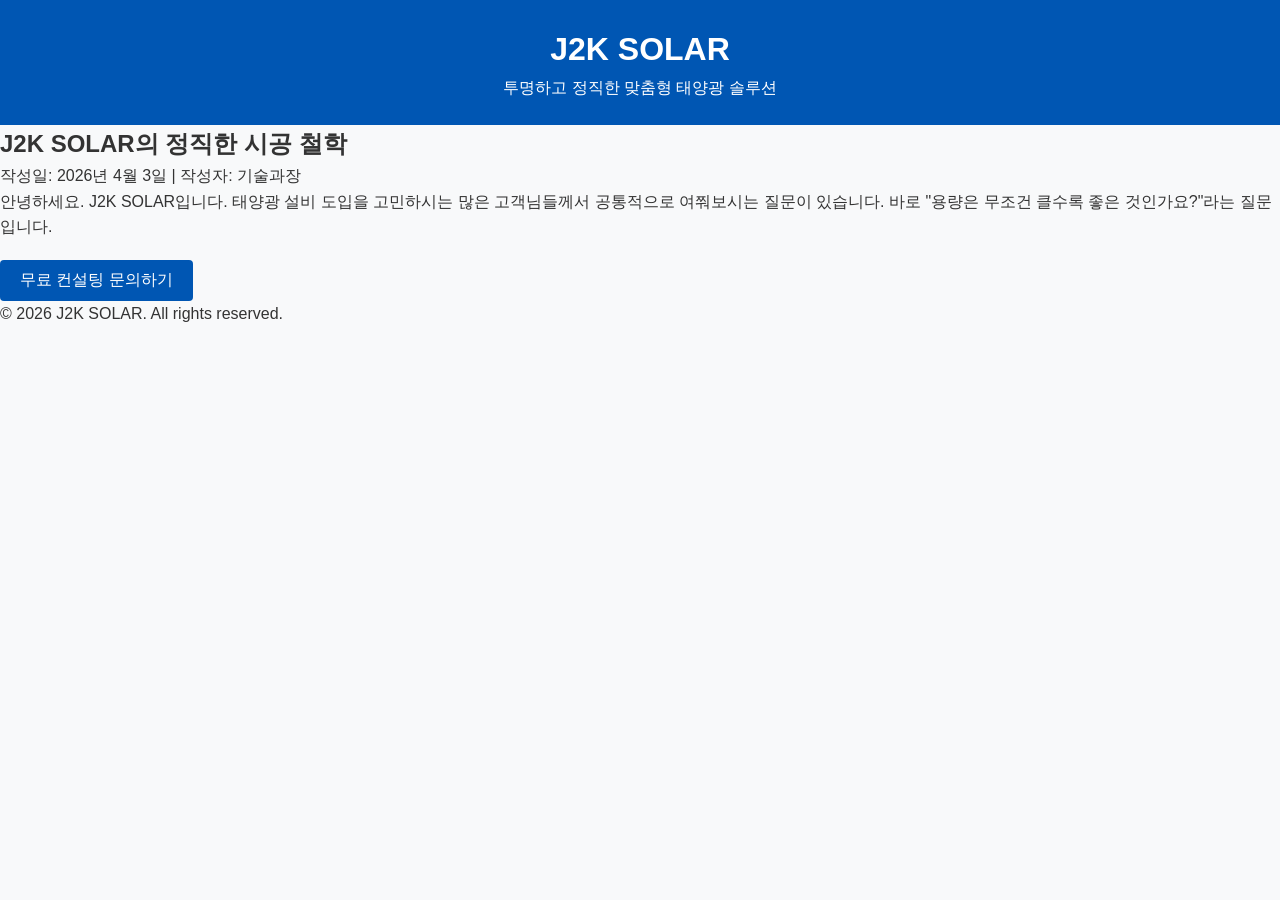
==== index.html @ 9be6ccb4 "Add files via upload" ====
<!DOCTYPE html>
<html lang="ko">
<head>
    <meta charset="UTF-8">
    <meta name="viewport" content="width=device-width, initial-scale=1.0">
    <title>J2K SOLAR | 태양광 블로그</title>
    <link rel="stylesheet" href="./css/style.css">
</head>
<body>

    <header>
        <h1>J2K SOLAR</h1>
        <p>투명하고 정직한 맞춤형 태양광 솔루션</p>
    </header>

    <div class="container">
        <article class="blog-post">
            <h2 class="post-title">J2K SOLAR의 정직한 시공 철학</h2>
            <div class="post-meta">
                <span>작성일: 2026년 4월 3일</span> | <span>작성자: 기술과장</span>
            </div>

            <div class="post-content">
                <p>안녕하세요. J2K SOLAR입니다. 태양광 설비 도입을 고민하시는 많은 고객님들께서 공통적으로 여쭤보시는 질문이 있습니다. 바로 "용량은 무조건 클수록 좋은 것인가요?"라는 질문입니다.</p>
                <button id="inquiry-btn">무료 컨설팅 문의하기</button>
            </div>
        </article>
    </div>

    <footer>
        <p>&copy; 2026 J2K SOLAR. All rights reserved.</p>
    </footer>

    <script src="./js/script.js"></script>
</body>
</html>
---- css/style.css ----
/* 기본 리셋 및 폰트 설정 */
* {
    margin: 0;
    padding: 0;
    box-sizing: border-box;
    font-family: 'Pretendard', sans-serif;
}

body {
    background-color: #f8f9fa;
    color: #333;
    line-height: 1.6;
}

header {
    background-color: #0056b3;
    color: white;
    padding: 1.5rem 0;
    text-align: center;
}

/* ... 나머지 기존 CSS 코드 동일하게 붙여넣기 ... */

/* 새로 추가된 버튼 스타일 */
#inquiry-btn {
    margin-top: 20px;
    padding: 10px 20px;
    background-color: #0056b3;
    color: white;
    border: none;
    border-radius: 4px;
    cursor: pointer;
    font-size: 1rem;
}

#inquiry-btn:hover {
    background-color: #004494;
}
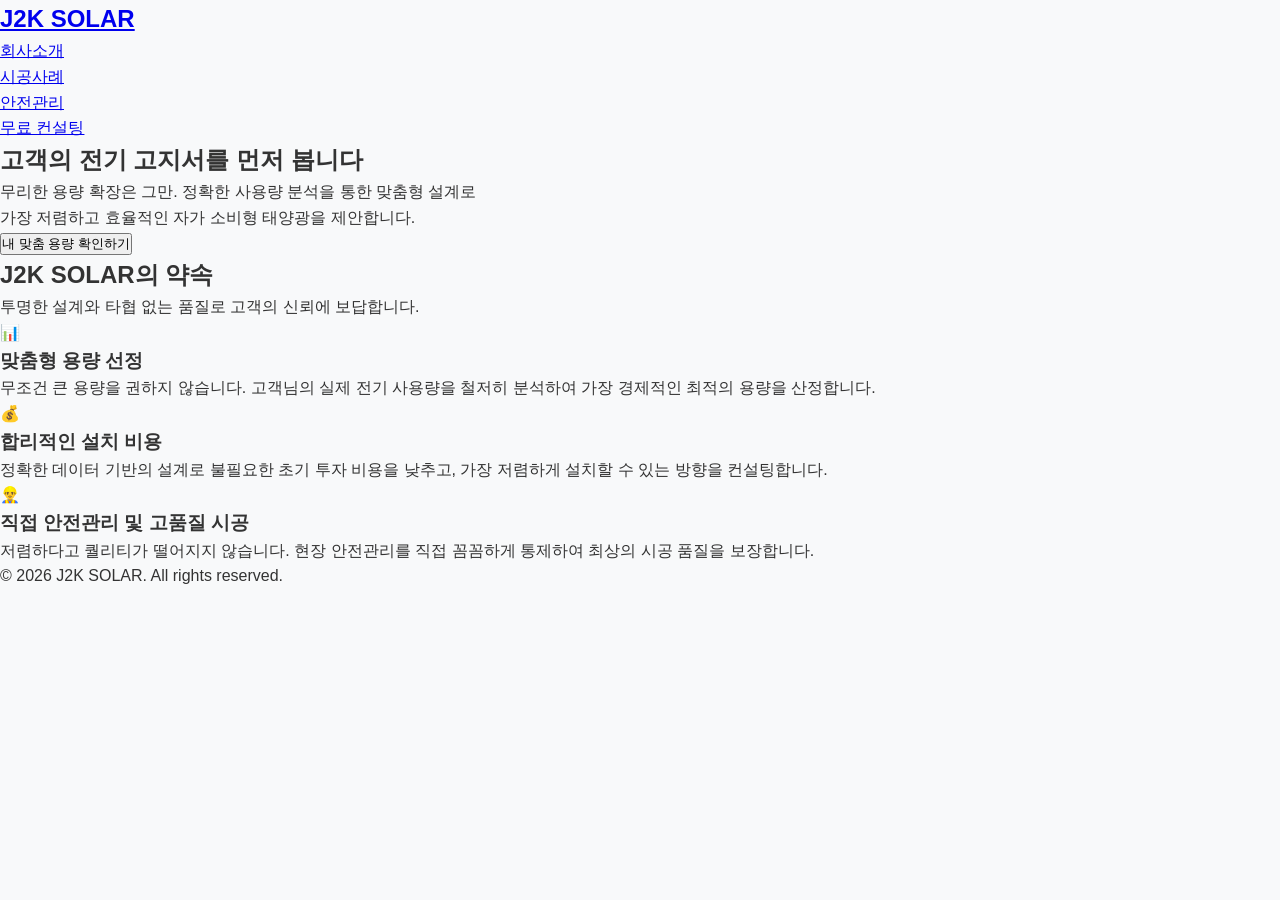
==== commit 260e3719: "Update index.html" ====
--- a/index.html
+++ b/index.html
@@ -3,29 +3,55 @@
 <head>
     <meta charset="UTF-8">
     <meta name="viewport" content="width=device-width, initial-scale=1.0">
-    <title>J2K SOLAR | 태양광 블로그</title>
+    <title>J2K SOLAR | 정직한 맞춤형 태양광 솔루션</title>
     <link rel="stylesheet" href="./css/style.css">
 </head>
 <body>
 
-    <header>
-        <h1>J2K SOLAR</h1>
-        <p>투명하고 정직한 맞춤형 태양광 솔루션</p>
-    </header>
+    <nav class="navbar">
+        <div class="nav-container">
+            <h1 class="logo"><a href="#">J2K SOLAR</a></h1>
+            <ul class="nav-menu">
+                <li><a href="#">회사소개</a></li>
+                <li><a href="#">시공사례</a></li>
+                <li><a href="#">안전관리</a></li>
+                <li><a href="#" class="nav-btn">무료 컨설팅</a></li>
+            </ul>
+        </div>
+    </nav>
 
-    <div class="container">
-        <article class="blog-post">
-            <h2 class="post-title">J2K SOLAR의 정직한 시공 철학</h2>
-            <div class="post-meta">
-                <span>작성일: 2026년 4월 3일</span> | <span>작성자: 기술과장</span>
+    <section class="hero">
+        <div class="hero-content">
+            <h2>고객의 전기 고지서를 먼저 봅니다</h2>
+            <p>무리한 용량 확장은 그만. 정확한 사용량 분석을 통한 맞춤형 설계로<br>가장 저렴하고 효율적인 자가 소비형 태양광을 제안합니다.</p>
+            <button id="hero-cta" class="cta-button">내 맞춤 용량 확인하기</button>
+        </div>
+    </section>
+
+    <section class="features">
+        <div class="section-title">
+            <h2>J2K SOLAR의 약속</h2>
+            <p>투명한 설계와 타협 없는 품질로 고객의 신뢰에 보답합니다.</p>
+        </div>
+        
+        <div class="feature-grid">
+            <div class="feature-card">
+                <div class="feature-icon">📊</div>
+                <h3>맞춤형 용량 선정</h3>
+                <p>무조건 큰 용량을 권하지 않습니다. 고객님의 실제 전기 사용량을 철저히 분석하여 가장 경제적인 최적의 용량을 산정합니다.</p>
             </div>
-
-            <div class="post-content">
-                <p>안녕하세요. J2K SOLAR입니다. 태양광 설비 도입을 고민하시는 많은 고객님들께서 공통적으로 여쭤보시는 질문이 있습니다. 바로 "용량은 무조건 클수록 좋은 것인가요?"라는 질문입니다.</p>
-                <button id="inquiry-btn">무료 컨설팅 문의하기</button>
+            <div class="feature-card">
+                <div class="feature-icon">💰</div>
+                <h3>합리적인 설치 비용</h3>
+                <p>정확한 데이터 기반의 설계로 불필요한 초기 투자 비용을 낮추고, 가장 저렴하게 설치할 수 있는 방향을 컨설팅합니다.</p>
             </div>
-        </article>
-    </div>
+            <div class="feature-card">
+                <div class="feature-icon">👷‍♂️</div>
+                <h3>직접 안전관리 및 고품질 시공</h3>
+                <p>저렴하다고 퀄리티가 떨어지지 않습니다. 현장 안전관리를 직접 꼼꼼하게 통제하여 최상의 시공 품질을 보장합니다.</p>
+            </div>
+        </div>
+    </section>
 
     <footer>
         <p>&copy; 2026 J2K SOLAR. All rights reserved.</p>
@@ -33,4 +59,4 @@
 
     <script src="./js/script.js"></script>
 </body>
-</html>+</html>
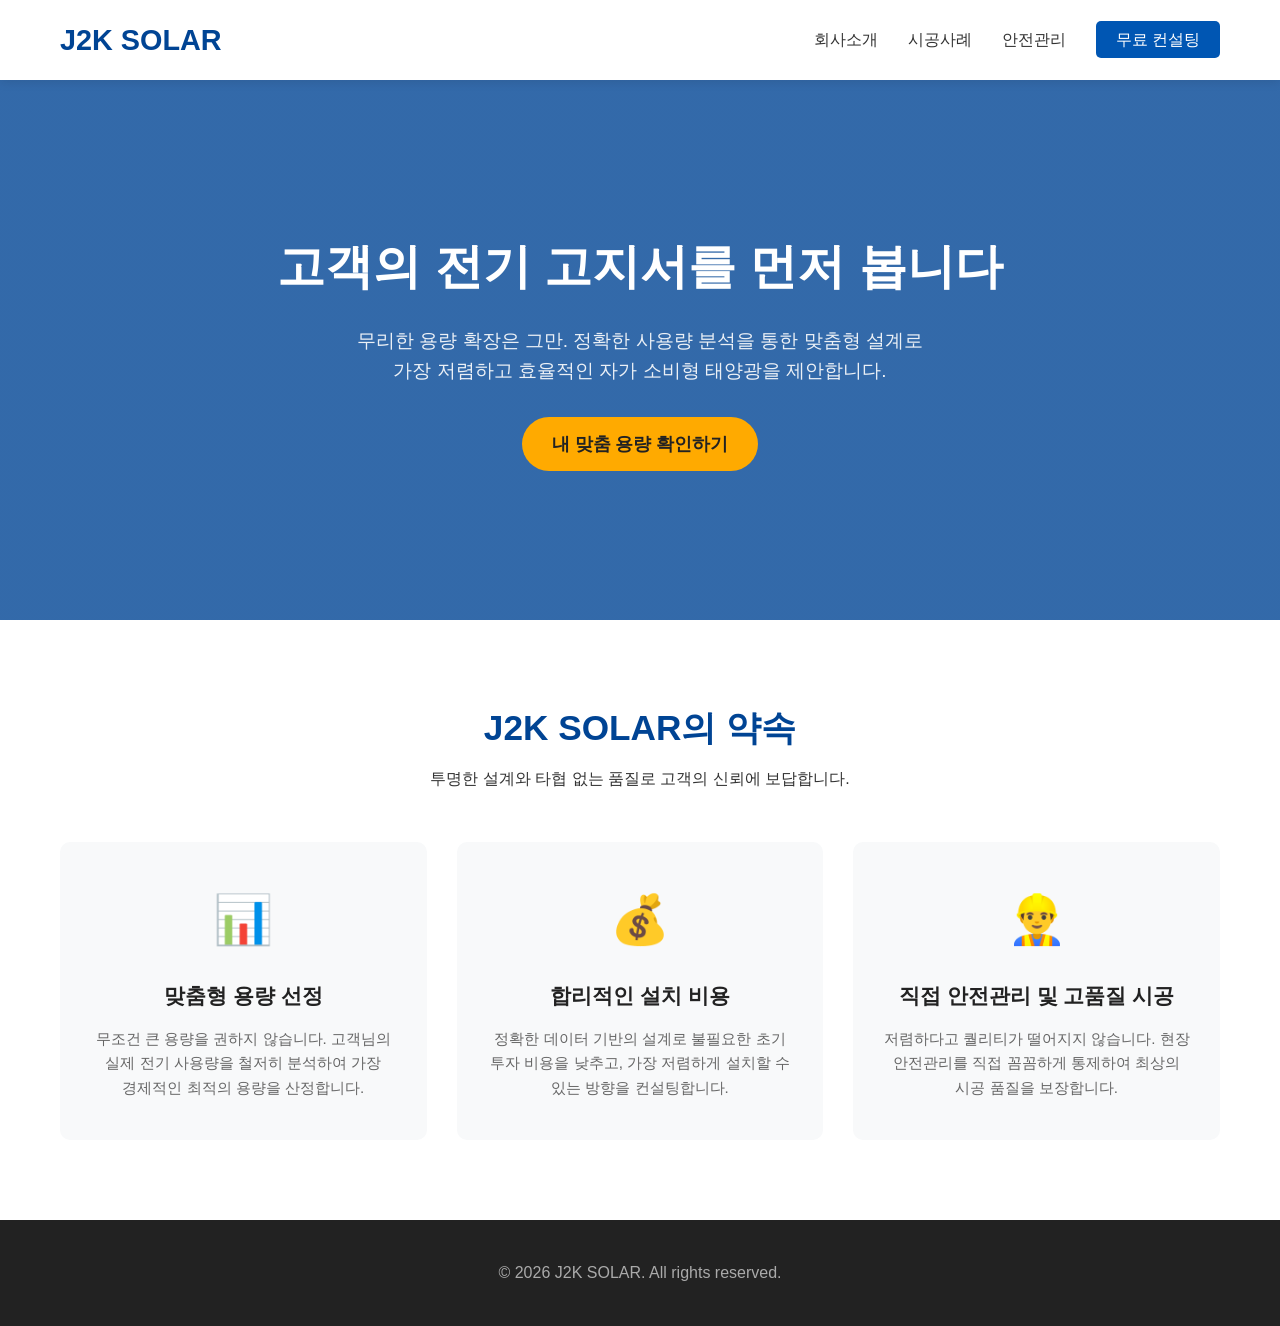
==== commit 262de95d: "Add files via upload" ====
--- a/index.html
+++ b/index.html
@@ -59,4 +59,4 @@
 
     <script src="./js/script.js"></script>
 </body>
-</html>
+</html>
--- a/css/style.css
+++ b/css/style.css
@@ -1,38 +1,186 @@
-/* 기본 리셋 및 폰트 설정 */
+/* 기본 초기화 */
 * {
     margin: 0;
     padding: 0;
     box-sizing: border-box;
-    font-family: 'Pretendard', sans-serif;
+    font-family: 'Pretendard', -apple-system, sans-serif;
 }
 
 body {
-    background-color: #f8f9fa;
     color: #333;
     line-height: 1.6;
 }
 
-header {
-    background-color: #0056b3;
-    color: white;
-    padding: 1.5rem 0;
-    text-align: center;
+/* 상단 내비게이션 바 */
+.navbar {
+    background-color: #ffffff;
+    box-shadow: 0 2px 10px rgba(0,0,0,0.1);
+    position: fixed;
+    width: 100%;
+    top: 0;
+    z-index: 1000;
 }
 
-/* ... 나머지 기존 CSS 코드 동일하게 붙여넣기 ... */
-
-/* 새로 추가된 버튼 스타일 */
-#inquiry-btn {
-    margin-top: 20px;
-    padding: 10px 20px;
-    background-color: #0056b3;
-    color: white;
-    border: none;
-    border-radius: 4px;
-    cursor: pointer;
-    font-size: 1rem;
+.nav-container {
+    max-width: 1200px;
+    margin: 0 auto;
+    padding: 0 20px;
+    display: flex;
+    justify-content: space-between;
+    align-items: center;
+    height: 80px;
 }
 
-#inquiry-btn:hover {
+.logo a {
+    text-decoration: none;
+    color: #004494;
+    font-size: 1.8rem;
+    font-weight: 800;
+}
+
+.nav-menu {
+    list-style: none;
+    display: flex;
+    align-items: center;
+    gap: 30px;
+}
+
+.nav-menu a {
+    text-decoration: none;
+    color: #333;
+    font-weight: 500;
+    transition: color 0.3s ease;
+}
+
+.nav-menu a:hover {
+    color: #0056b3;
+}
+
+.nav-btn {
+    background-color: #0056b3;
+    color: white !important;
+    padding: 10px 20px;
+    border-radius: 5px;
+}
+
+.nav-btn:hover {
     background-color: #004494;
+}
+
+/* 메인 배너 (히어로 섹션) */
+.hero {
+    margin-top: 80px; /* 네비게이션 바 높이만큼 띄움 */
+    background: linear-gradient(rgba(0, 68, 148, 0.8), rgba(0, 68, 148, 0.8)), url('https://images.unsplash.com/photo-1509391366360-1e97d5259d52?ixlib=rb-4.0.3&auto=format&fit=crop&w=1920&q=80') center/cover;
+    height: 60vh;
+    min-height: 500px;
+    display: flex;
+    align-items: center;
+    justify-content: center;
+    text-align: center;
+    color: white;
+    padding: 0 20px;
+}
+
+.hero h2 {
+    font-size: 3rem;
+    margin-bottom: 20px;
+    font-weight: 700;
+}
+
+.hero p {
+    font-size: 1.2rem;
+    margin-bottom: 30px;
+    opacity: 0.9;
+}
+
+.cta-button {
+    background-color: #ffaa00;
+    color: #222;
+    border: none;
+    padding: 15px 30px;
+    font-size: 1.1rem;
+    font-weight: bold;
+    border-radius: 30px;
+    cursor: pointer;
+    transition: background-color 0.3s ease;
+}
+
+.cta-button:hover {
+    background-color: #ff9900;
+}
+
+/* 핵심 경쟁력 섹션 */
+.features {
+    max-width: 1200px;
+    margin: 80px auto;
+    padding: 0 20px;
+}
+
+.section-title {
+    text-align: center;
+    margin-bottom: 50px;
+}
+
+.section-title h2 {
+    font-size: 2.2rem;
+    color: #004494;
+    margin-bottom: 10px;
+}
+
+.feature-grid {
+    display: flex;
+    gap: 30px;
+}
+
+.feature-card {
+    flex: 1;
+    background: #f8f9fa;
+    padding: 40px 30px;
+    border-radius: 10px;
+    text-align: center;
+    transition: transform 0.3s ease;
+}
+
+.feature-card:hover {
+    transform: translateY(-10px);
+    box-shadow: 0 10px 20px rgba(0,0,0,0.05);
+}
+
+.feature-icon {
+    font-size: 3rem;
+    margin-bottom: 20px;
+}
+
+.feature-card h3 {
+    margin-bottom: 15px;
+    font-size: 1.3rem;
+    color: #222;
+}
+
+.feature-card p {
+    color: #666;
+    font-size: 0.95rem;
+    word-break: keep-all;
+}
+
+/* 푸터 */
+footer {
+    background-color: #222;
+    color: #aaa;
+    text-align: center;
+    padding: 40px 0;
+    margin-top: 50px;
+}
+
+/* 모바일 반응형 (화면이 작아졌을 때) */
+@media (max-width: 768px) {
+    .nav-menu {
+        display: none; /* 모바일에서는 임시로 메뉴 숨김 */
+    }
+    .hero h2 {
+        font-size: 2rem;
+    }
+    .feature-grid {
+        flex-direction: column;
+    }
 }
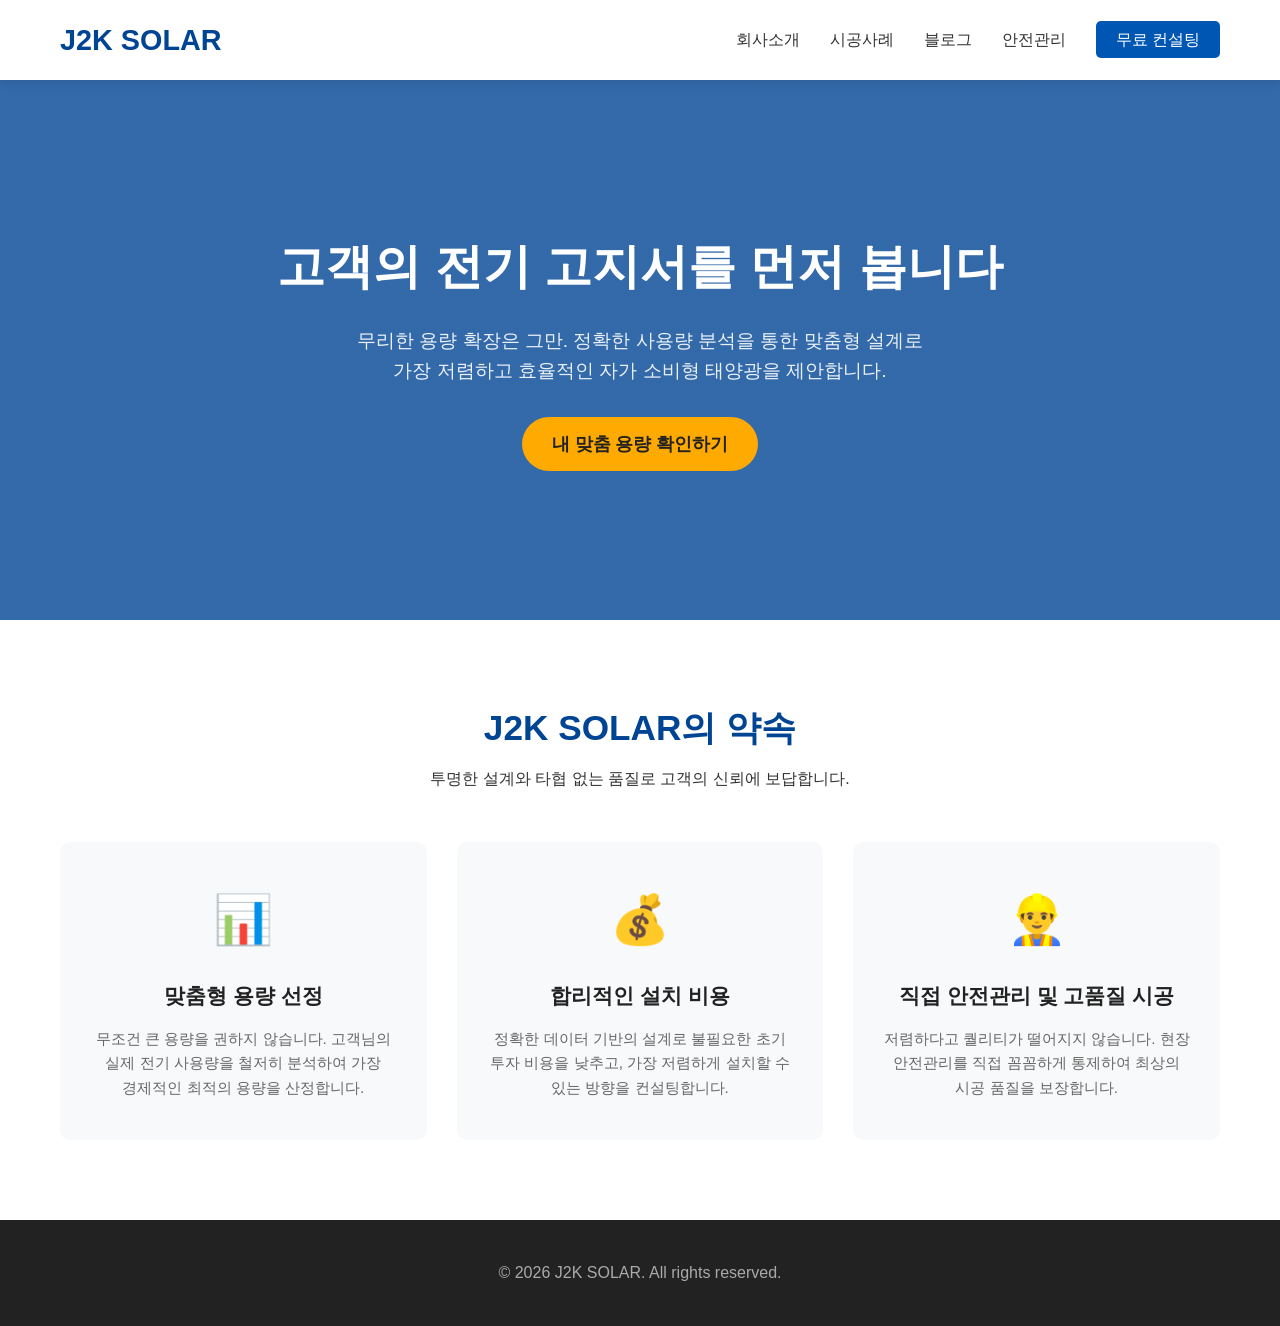
==== commit 69d4a952: "Update index.html" ====
--- a/index.html
+++ b/index.html
@@ -12,10 +12,12 @@
         <div class="nav-container">
             <h1 class="logo"><a href="#">J2K SOLAR</a></h1>
             <ul class="nav-menu">
+               <ul class="nav-menu">
                 <li><a href="#">회사소개</a></li>
                 <li><a href="#">시공사례</a></li>
-                <li><a href="#">안전관리</a></li>
+                <li><a href="blog-1.html">블로그</a></li> <li><a href="#">안전관리</a></li>
                 <li><a href="#" class="nav-btn">무료 컨설팅</a></li>
+            </ul>
             </ul>
         </div>
     </nav>
@@ -59,4 +61,4 @@
 
     <script src="./js/script.js"></script>
 </body>
-</html>+</html>
--- a/css/style.css
+++ b/css/style.css
@@ -183,4 +183,49 @@
     .feature-grid {
         flex-direction: column;
     }
-}+}
+/* --- 블로그 포스팅 페이지 전용 스타일 --- */
+.blog-container {
+    max-width: 800px;
+    margin: 120px auto 60px; /* 상단 메뉴바에 안 가려지도록 여백 주기 */
+    padding: 0 20px;
+}
+
+.post-title {
+    font-size: 2rem;
+    color: #004494;
+    margin-bottom: 15px;
+    line-height: 1.4;
+}
+
+.post-meta {
+    font-size: 0.9rem;
+    color: #777;
+    margin-bottom: 30px;
+    padding-bottom: 15px;
+    border-bottom: 1px solid #ddd;
+}
+
+.post-content p {
+    font-size: 1.05rem;
+    color: #444;
+    margin-bottom: 20px;
+    line-height: 1.8;
+    word-break: keep-all;
+}
+
+.back-btn {
+    display: inline-block;
+    margin-top: 40px;
+    padding: 10px 20px;
+    background-color: #f1f3f5;
+    color: #333;
+    text-decoration: none;
+    border-radius: 5px;
+    font-weight: bold;
+    transition: background-color 0.3s;
+}
+
+.back-btn:hover {
+    background-color: #e9ecef;
+}
